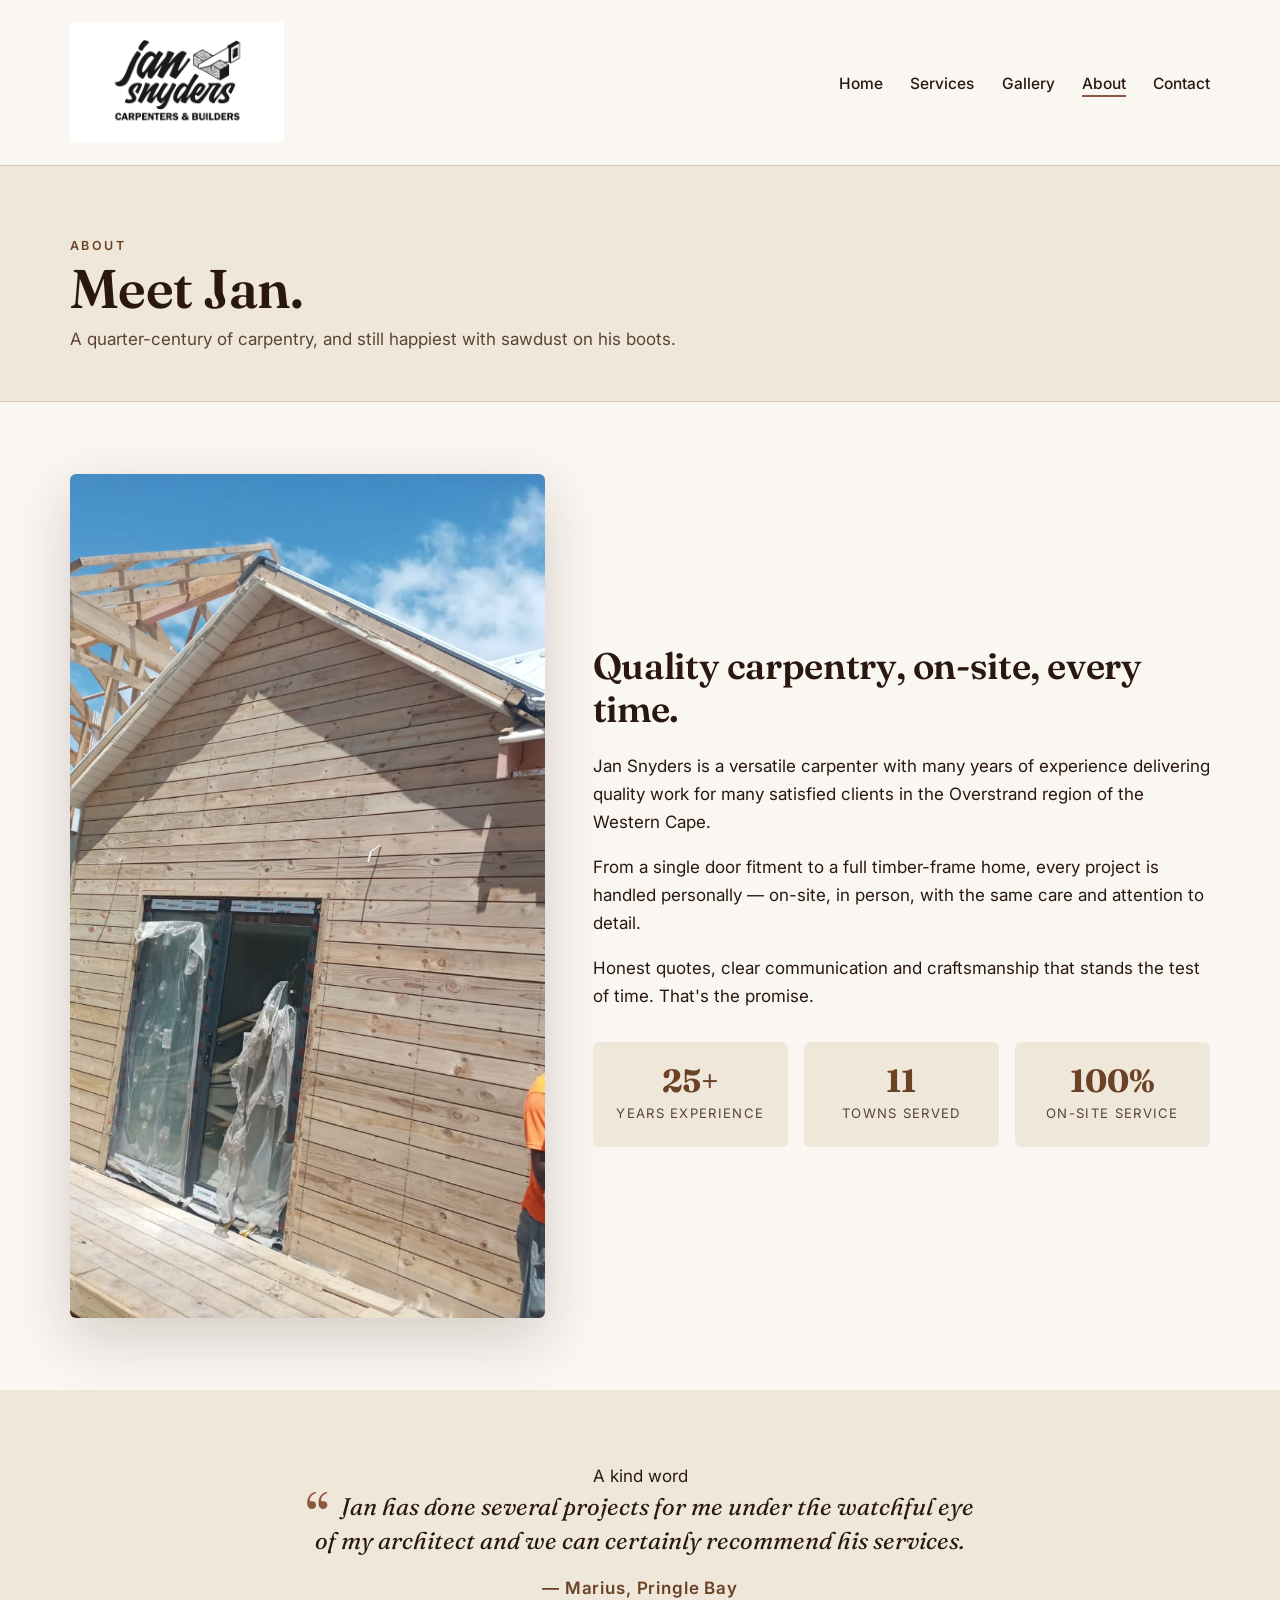
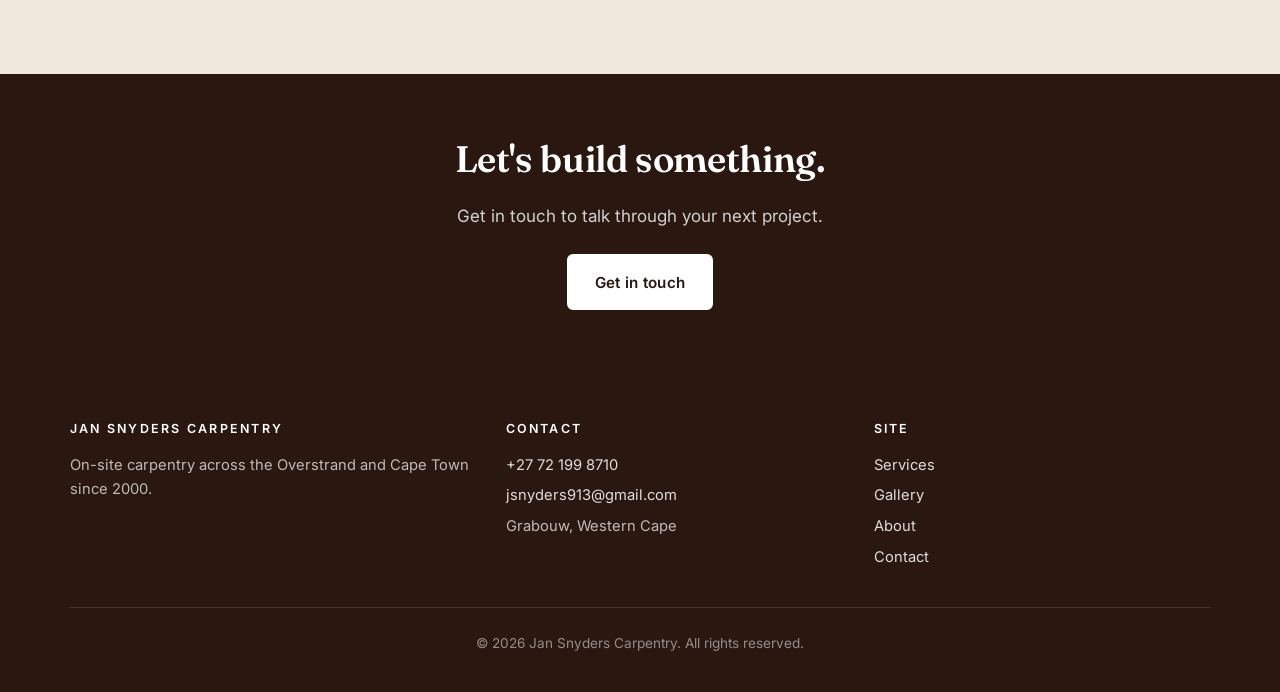
==== about.html @ be23b7da "Initial site for Jan Snyders Carpentry" ====
<!DOCTYPE html>
<html lang="en-ZA">
<head>
  <meta charset="UTF-8" />
  <meta name="viewport" content="width=device-width, initial-scale=1.0" />
  <title>About Jan Snyders — Carpenter, Grabouw &amp; Overstrand</title>
  <meta name="description" content="Meet Jan Snyders — a versatile carpenter with 25+ years' experience delivering quality work for clients across the Overstrand region of the Western Cape." />
  <meta name="theme-color" content="#2a1810" />
  <link rel="canonical" href="https://jansnyderscarpenter.com/about.html" />

  <meta property="og:type" content="website" />
  <meta property="og:title" content="About Jan Snyders" />
  <meta property="og:description" content="25+ years' experience delivering quality carpentry across the Overstrand." />
  <meta property="og:url" content="https://jansnyderscarpenter.com/about.html" />
  <meta property="og:image" content="https://jansnyderscarpenter.com/assets/images/Scenic%20decked%20walkway%205.jpeg" />

  <link rel="icon" type="image/png" href="assets/images/Logo.png" />
  <link rel="preconnect" href="https://fonts.googleapis.com" />
  <link rel="preconnect" href="https://fonts.gstatic.com" crossorigin />
  <link href="https://fonts.googleapis.com/css2?family=Fraunces:opsz,wght@9..144,500;9..144,600&family=Inter:wght@400;500;600&display=swap" rel="stylesheet" />
  <link rel="stylesheet" href="assets/css/styles.css" />
</head>
<body>

  <header class="site-header">
    <div class="container">
      <a class="brand" href="index.html">
        <img src="assets/images/Logo.png" alt="Jan Snyders Carpentry logo" />
      </a>
      <button class="nav-toggle" aria-label="Toggle menu" aria-expanded="false" aria-controls="primary-nav"><span></span></button>
      <nav class="site-nav" id="primary-nav" aria-label="Primary">
        <ul>
          <li><a href="index.html">Home</a></li>
          <li><a href="services.html">Services</a></li>
          <li><a href="gallery.html">Gallery</a></li>
          <li><a href="about.html">About</a></li>
          <li><a href="contact.html">Contact</a></li>
        </ul>
      </nav>
    </div>
  </header>

  <main>

    <section class="page-header">
      <div class="container">
        <span class="eyebrow" style="font-size:0.78rem;font-weight:600;letter-spacing:0.2em;text-transform:uppercase;color:var(--accent-dk)">About</span>
        <h1>Meet Jan.</h1>
        <p>A quarter-century of carpentry, and still happiest with sawdust on his boots.</p>
      </div>
    </section>

    <section>
      <div class="container">
        <div class="about-grid">
          <img src="assets/images/Timber%20room%201.jpeg" alt="Timber-frame work by Jan Snyders" />
          <div>
            <h2>Quality carpentry, on-site, every time.</h2>
            <p>Jan Snyders is a versatile carpenter with many years of experience delivering quality work for many satisfied clients in the Overstrand region of the Western Cape.</p>
            <p>From a single door fitment to a full timber-frame home, every project is handled personally — on-site, in person, with the same care and attention to detail.</p>
            <p>Honest quotes, clear communication and craftsmanship that stands the test of time. That's the promise.</p>

            <div class="stats">
              <div class="stat"><strong>25+</strong><span>Years experience</span></div>
              <div class="stat"><strong>11</strong><span>Towns served</span></div>
              <div class="stat"><strong>100%</strong><span>On-site service</span></div>
            </div>
          </div>
        </div>
      </div>
    </section>

    <section class="alt">
      <div class="container testimonial">
        <span class="eyebrow">A kind word</span>
        <blockquote>Jan has done several projects for me under the watchful eye of my architect and we can certainly recommend his services.</blockquote>
        <cite>— Marius, Pringle Bay</cite>
      </div>
    </section>

    <section class="cta-banner">
      <div class="container">
        <h2>Let's build something.</h2>
        <p>Get in touch to talk through your next project.</p>
        <a class="btn" href="contact.html">Get in touch</a>
      </div>
    </section>

  </main>

  <footer class="site-footer">
    <div class="container">
      <div class="footer-grid">
        <div>
          <h4>Jan Snyders Carpentry</h4>
          <p>On-site carpentry across the Overstrand and Cape Town since 2000.</p>
        </div>
        <div>
          <h4>Contact</h4>
          <ul>
            <li><a href="tel:+27721998710">+27 72 199 8710</a></li>
            <li><a href="mailto:jsnyders913@gmail.com">jsnyders913@gmail.com</a></li>
            <li>Grabouw, Western Cape</li>
          </ul>
        </div>
        <div>
          <h4>Site</h4>
          <ul>
            <li><a href="services.html">Services</a></li>
            <li><a href="gallery.html">Gallery</a></li>
            <li><a href="about.html">About</a></li>
            <li><a href="contact.html">Contact</a></li>
          </ul>
        </div>
      </div>
      <p class="legal">&copy; <span id="year">2026</span> Jan Snyders Carpentry. All rights reserved.</p>
    </div>
  </footer>

  <script>document.getElementById('year').textContent = new Date().getFullYear();</script>
  <script src="assets/js/main.js" defer></script>
</body>
</html>
---- assets/css/styles.css ----
/* ==========================================================================
   Jan Snyders Carpentry — site styles
   Warm wood-tone palette, mobile-first, no framework.
   ========================================================================== */

:root {
  --bg:        #faf6f1;
  --bg-alt:    #efe7da;
  --bg-deep:   #2a1810;
  --ink:       #2a1810;
  --ink-soft:  #5a4434;
  --accent:    #8b5a3c;
  --accent-dk: #6b4226;
  --line:      #d9cdb8;
  --white:     #ffffff;

  --font-display: "Fraunces", "Playfair Display", Georgia, serif;
  --font-body:    "Inter", -apple-system, BlinkMacSystemFont, "Segoe UI", Roboto, sans-serif;

  --container: 1180px;
  --radius:    6px;
  --shadow:    0 8px 30px rgba(42, 24, 16, 0.08);
  --shadow-lg: 0 20px 60px rgba(42, 24, 16, 0.18);
}

/* Reset & base ------------------------------------------------------------ */
*, *::before, *::after { box-sizing: border-box; }
html { scroll-behavior: smooth; }
body {
  margin: 0;
  font-family: var(--font-body);
  font-size: 17px;
  line-height: 1.65;
  color: var(--ink);
  background: var(--bg);
  -webkit-font-smoothing: antialiased;
  text-rendering: optimizeLegibility;
}
img { max-width: 100%; height: auto; display: block; }
a { color: var(--accent-dk); text-decoration: none; }
a:hover { color: var(--ink); }

h1, h2, h3, h4 {
  font-family: var(--font-display);
  font-weight: 600;
  line-height: 1.15;
  color: var(--ink);
  margin: 0 0 0.6em;
  letter-spacing: -0.01em;
}
h1 { font-size: clamp(2rem, 4.5vw, 3.4rem); }
h2 { font-size: clamp(1.6rem, 3vw, 2.3rem); }
h3 { font-size: 1.2rem; }
p  { margin: 0 0 1em; }

.container {
  width: 100%;
  max-width: var(--container);
  margin: 0 auto;
  padding: 0 1.25rem;
}

/* Buttons ----------------------------------------------------------------- */
.btn {
  display: inline-block;
  padding: 0.85rem 1.6rem;
  font-weight: 600;
  font-size: 0.95rem;
  letter-spacing: 0.02em;
  border-radius: var(--radius);
  border: 2px solid var(--accent);
  background: var(--accent);
  color: var(--white);
  transition: all 0.18s ease;
  cursor: pointer;
}
.btn:hover { background: var(--accent-dk); border-color: var(--accent-dk); color: var(--white); }
.btn--ghost { background: transparent; color: var(--accent-dk); }
.btn--ghost:hover { background: var(--accent); color: var(--white); }

/* Header ------------------------------------------------------------------ */
.site-header {
  background: var(--bg);
  border-bottom: 1px solid var(--line);
  position: sticky;
  top: 0;
  z-index: 50;
  backdrop-filter: saturate(180%) blur(8px);
  background: rgba(250, 246, 241, 0.92);
}
.site-header .container {
  display: flex;
  align-items: center;
  justify-content: space-between;
  padding-top: 1.4rem;
  padding-bottom: 1.4rem;
}
.brand { display: flex; align-items: center; }
.brand img { height: 120px; width: auto; display: block; }

.nav-toggle {
  display: none;
  background: none;
  border: 0;
  padding: 0.5rem;
  cursor: pointer;
}
.nav-toggle span,
.nav-toggle span::before,
.nav-toggle span::after {
  display: block;
  width: 26px;
  height: 2px;
  background: var(--ink);
  position: relative;
  transition: transform 0.2s;
}
.nav-toggle span::before { content: ""; position: absolute; top: -8px; }
.nav-toggle span::after  { content: ""; position: absolute; top:  8px; }

.site-nav ul {
  display: flex;
  gap: 1.7rem;
  list-style: none;
  margin: 0;
  padding: 0;
}
.site-nav a {
  color: var(--ink);
  font-weight: 500;
  font-size: 0.97rem;
  position: relative;
  padding: 0.3rem 0;
}
.site-nav a::after {
  content: "";
  position: absolute;
  left: 0; right: 0; bottom: 0;
  height: 2px;
  background: var(--accent);
  transform: scaleX(0);
  transform-origin: left;
  transition: transform 0.2s ease;
}
.site-nav a:hover::after,
.site-nav a.is-current::after { transform: scaleX(1); }

/* Hero -------------------------------------------------------------------- */
.hero {
  position: relative;
  min-height: 78vh;
  display: flex;
  align-items: center;
  color: var(--white);
  /* Swap the filename in the url() below to change the hero photo. */
  background:
    linear-gradient(180deg, rgba(42,24,16,0.45), rgba(42,24,16,0.7)),
    url("../images/Scenic%20decked%20walkway%205.jpeg") center/cover no-repeat;
}
.hero h1 { color: var(--white); max-width: 16ch; }
.hero p  { font-size: 1.15rem; max-width: 50ch; opacity: 0.95; }
.hero .btn { margin-top: 0.5rem; margin-right: 0.5rem; }

/* Page header (sub-pages) ------------------------------------------------- */
.page-header {
  background: var(--bg-alt);
  padding: 4rem 0 3rem;
  border-bottom: 1px solid var(--line);
}
.page-header h1 { margin-bottom: 0.3rem; }
.page-header p  { color: var(--ink-soft); margin: 0; max-width: 60ch; }

/* Sections ---------------------------------------------------------------- */
section { padding: 4.5rem 0; }
section.alt { background: var(--bg-alt); }

.section-head { text-align: center; max-width: 60ch; margin: 0 auto 3rem; }
.section-head .eyebrow {
  display: inline-block;
  font-size: 0.78rem;
  font-weight: 600;
  letter-spacing: 0.2em;
  text-transform: uppercase;
  color: var(--accent-dk);
  margin-bottom: 0.7rem;
}
.section-head p { color: var(--ink-soft); margin: 0; }

/* Service cards ----------------------------------------------------------- */
.services-grid {
  display: grid;
  gap: 1.25rem;
  grid-template-columns: repeat(auto-fit, minmax(260px, 1fr));
}
.service-card {
  background: var(--white);
  border: 1px solid var(--line);
  border-radius: var(--radius);
  padding: 1.8rem;
  transition: transform 0.2s ease, box-shadow 0.2s ease, border-color 0.2s ease;
}
.service-card:hover {
  transform: translateY(-3px);
  box-shadow: var(--shadow);
  border-color: var(--accent);
}
.service-card .icon {
  width: 44px;
  height: 44px;
  display: flex;
  align-items: center;
  justify-content: center;
  background: var(--bg-alt);
  color: var(--accent-dk);
  border-radius: var(--radius);
  margin-bottom: 1rem;
}
.service-card .icon svg { width: 24px; height: 24px; }
.service-card h3 { margin-bottom: 0.4rem; }
.service-card p  { color: var(--ink-soft); margin: 0; font-size: 0.97rem; }

/* Service area chips ------------------------------------------------------ */
.area-chips {
  display: flex;
  flex-wrap: wrap;
  gap: 0.5rem;
  justify-content: center;
  list-style: none;
  padding: 0;
  margin: 1.5rem 0 0;
}
.area-chips li {
  background: var(--white);
  border: 1px solid var(--line);
  padding: 0.45rem 0.95rem;
  border-radius: 999px;
  font-size: 0.9rem;
  color: var(--ink-soft);
}

/* Gallery ----------------------------------------------------------------- */
.gallery-section-title {
  font-size: 1.4rem;
  margin: 3rem 0 1.2rem;
  padding-bottom: 0.6rem;
  border-bottom: 1px solid var(--line);
  color: var(--ink);
}
.gallery-section-title:first-of-type { margin-top: 0; }

.gallery-grid {
  display: grid;
  gap: 0.8rem;
  grid-template-columns: repeat(auto-fill, minmax(280px, 1fr));
}
.gallery-grid figure {
  margin: 0;
  border-radius: var(--radius);
  overflow: hidden;
  background: var(--bg-alt);
  position: relative;
  aspect-ratio: 4 / 3;
  cursor: zoom-in;
}
.gallery-grid img {
  width: 100%;
  height: 100%;
  object-fit: cover;
  transition: transform 0.4s ease;
}
.gallery-grid figure:hover img { transform: scale(1.04); }
.gallery-grid figcaption {
  position: absolute;
  inset: auto 0 0 0;
  padding: 1rem;
  background: linear-gradient(180deg, transparent, rgba(42,24,16,0.85));
  color: var(--white);
  font-size: 0.92rem;
  opacity: 0;
  transition: opacity 0.2s ease;
}
.gallery-grid figure:hover figcaption { opacity: 1; }

/* About ------------------------------------------------------------------- */
.about-grid {
  display: grid;
  gap: 3rem;
  grid-template-columns: 1fr 1.3fr;
  align-items: center;
}
.about-grid img {
  border-radius: var(--radius);
  box-shadow: var(--shadow-lg);
}
.stats {
  display: grid;
  grid-template-columns: repeat(3, 1fr);
  gap: 1rem;
  margin-top: 2rem;
}
.stat {
  text-align: center;
  padding: 1.4rem 0.5rem;
  background: var(--bg-alt);
  border-radius: var(--radius);
}
.stat strong {
  display: block;
  font-family: var(--font-display);
  font-size: 2rem;
  color: var(--accent-dk);
  line-height: 1;
}
.stat span {
  display: block;
  font-size: 0.82rem;
  letter-spacing: 0.1em;
  text-transform: uppercase;
  color: var(--ink-soft);
  margin-top: 0.4rem;
}

/* Testimonial ------------------------------------------------------------- */
.testimonial {
  max-width: 720px;
  margin: 0 auto;
  text-align: center;
}
.testimonial blockquote {
  font-family: var(--font-display);
  font-size: 1.5rem;
  line-height: 1.4;
  color: var(--ink);
  margin: 0 0 1rem;
  font-style: italic;
  position: relative;
}
.testimonial blockquote::before {
  content: "\201C";
  font-size: 4rem;
  color: var(--accent);
  line-height: 0;
  vertical-align: -0.4em;
  margin-right: 0.2em;
  font-style: normal;
}
.testimonial cite {
  font-style: normal;
  font-weight: 600;
  color: var(--accent-dk);
  letter-spacing: 0.05em;
}

/* Contact ----------------------------------------------------------------- */
.contact-grid {
  display: grid;
  gap: 3rem;
  grid-template-columns: 1fr 1fr;
}
.contact-info ul {
  list-style: none;
  padding: 0;
  margin: 1.5rem 0 0;
}
.contact-info li {
  display: flex;
  align-items: flex-start;
  gap: 0.9rem;
  padding: 0.9rem 0;
  border-bottom: 1px solid var(--line);
}
.contact-info li:last-child { border-bottom: 0; }
.contact-info .label {
  font-size: 0.78rem;
  font-weight: 600;
  letter-spacing: 0.15em;
  text-transform: uppercase;
  color: var(--ink-soft);
  margin: 0 0 0.15rem;
}
.contact-info .value { font-size: 1.05rem; color: var(--ink); margin: 0; }
.contact-info svg {
  width: 22px;
  height: 22px;
  flex-shrink: 0;
  color: var(--accent-dk);
  margin-top: 4px;
}

/* Form -------------------------------------------------------------------- */
form { display: grid; gap: 1rem; }
.field { display: grid; gap: 0.4rem; }
.field label {
  font-size: 0.85rem;
  font-weight: 600;
  letter-spacing: 0.05em;
  color: var(--ink-soft);
}
.field input,
.field textarea {
  font: inherit;
  padding: 0.8rem 0.95rem;
  border: 1px solid var(--line);
  border-radius: var(--radius);
  background: var(--white);
  color: var(--ink);
  transition: border-color 0.15s ease, box-shadow 0.15s ease;
}
.field input:focus,
.field textarea:focus {
  outline: none;
  border-color: var(--accent);
  box-shadow: 0 0 0 3px rgba(139, 90, 60, 0.18);
}
.field textarea { min-height: 140px; resize: vertical; }
.honeypot { position: absolute; left: -5000px; }

/* CTA banner -------------------------------------------------------------- */
.cta-banner {
  background: var(--bg-deep);
  color: var(--white);
  text-align: center;
  padding: 4rem 0;
}
.cta-banner h2 { color: var(--white); }
.cta-banner p  { color: rgba(255,255,255,0.8); max-width: 50ch; margin: 0 auto 1.5rem; }
.cta-banner .btn { background: var(--white); color: var(--ink); border-color: var(--white); }
.cta-banner .btn:hover { background: var(--accent); border-color: var(--accent); color: var(--white); }

/* Footer ------------------------------------------------------------------ */
.site-footer {
  background: var(--bg-deep);
  color: rgba(255,255,255,0.7);
  padding: 3rem 0 1.5rem;
  font-size: 0.92rem;
}
.site-footer a { color: rgba(255,255,255,0.85); }
.site-footer a:hover { color: var(--white); }
.footer-grid {
  display: grid;
  gap: 2rem;
  grid-template-columns: 1.2fr 1fr 1fr;
  margin-bottom: 2rem;
}
.site-footer h4 {
  color: var(--white);
  font-family: var(--font-body);
  font-size: 0.78rem;
  letter-spacing: 0.18em;
  text-transform: uppercase;
  margin-bottom: 1rem;
}
.site-footer ul { list-style: none; padding: 0; margin: 0; }
.site-footer li { margin-bottom: 0.4rem; }
.legal {
  border-top: 1px solid rgba(255,255,255,0.12);
  padding-top: 1.5rem;
  text-align: center;
  font-size: 0.85rem;
  color: rgba(255,255,255,0.5);
}

/* Responsive -------------------------------------------------------------- */
@media (max-width: 820px) {
  .brand img { height: 80px; }
  .site-header .container { padding-top: 1rem; padding-bottom: 1rem; }

  .nav-toggle { display: block; }
  .site-nav {
    position: absolute;
    top: 100%;
    left: 0;
    right: 0;
    background: var(--bg);
    border-bottom: 1px solid var(--line);
    box-shadow: var(--shadow);
    display: none;
  }
  .site-nav.is-open { display: block; }
  .site-nav ul {
    flex-direction: column;
    gap: 0;
    padding: 0.5rem 1.25rem 1rem;
  }
  .site-nav li { border-bottom: 1px solid var(--line); }
  .site-nav li:last-child { border-bottom: 0; }
  .site-nav a { display: block; padding: 0.9rem 0; }
  .site-nav a::after { display: none; }

  .hero { min-height: 62vh; }
  .about-grid,
  .contact-grid { grid-template-columns: 1fr; gap: 2rem; }
  .footer-grid { grid-template-columns: 1fr; gap: 1.5rem; }
  .stats { grid-template-columns: repeat(3, 1fr); }
  section { padding: 3rem 0; }
}
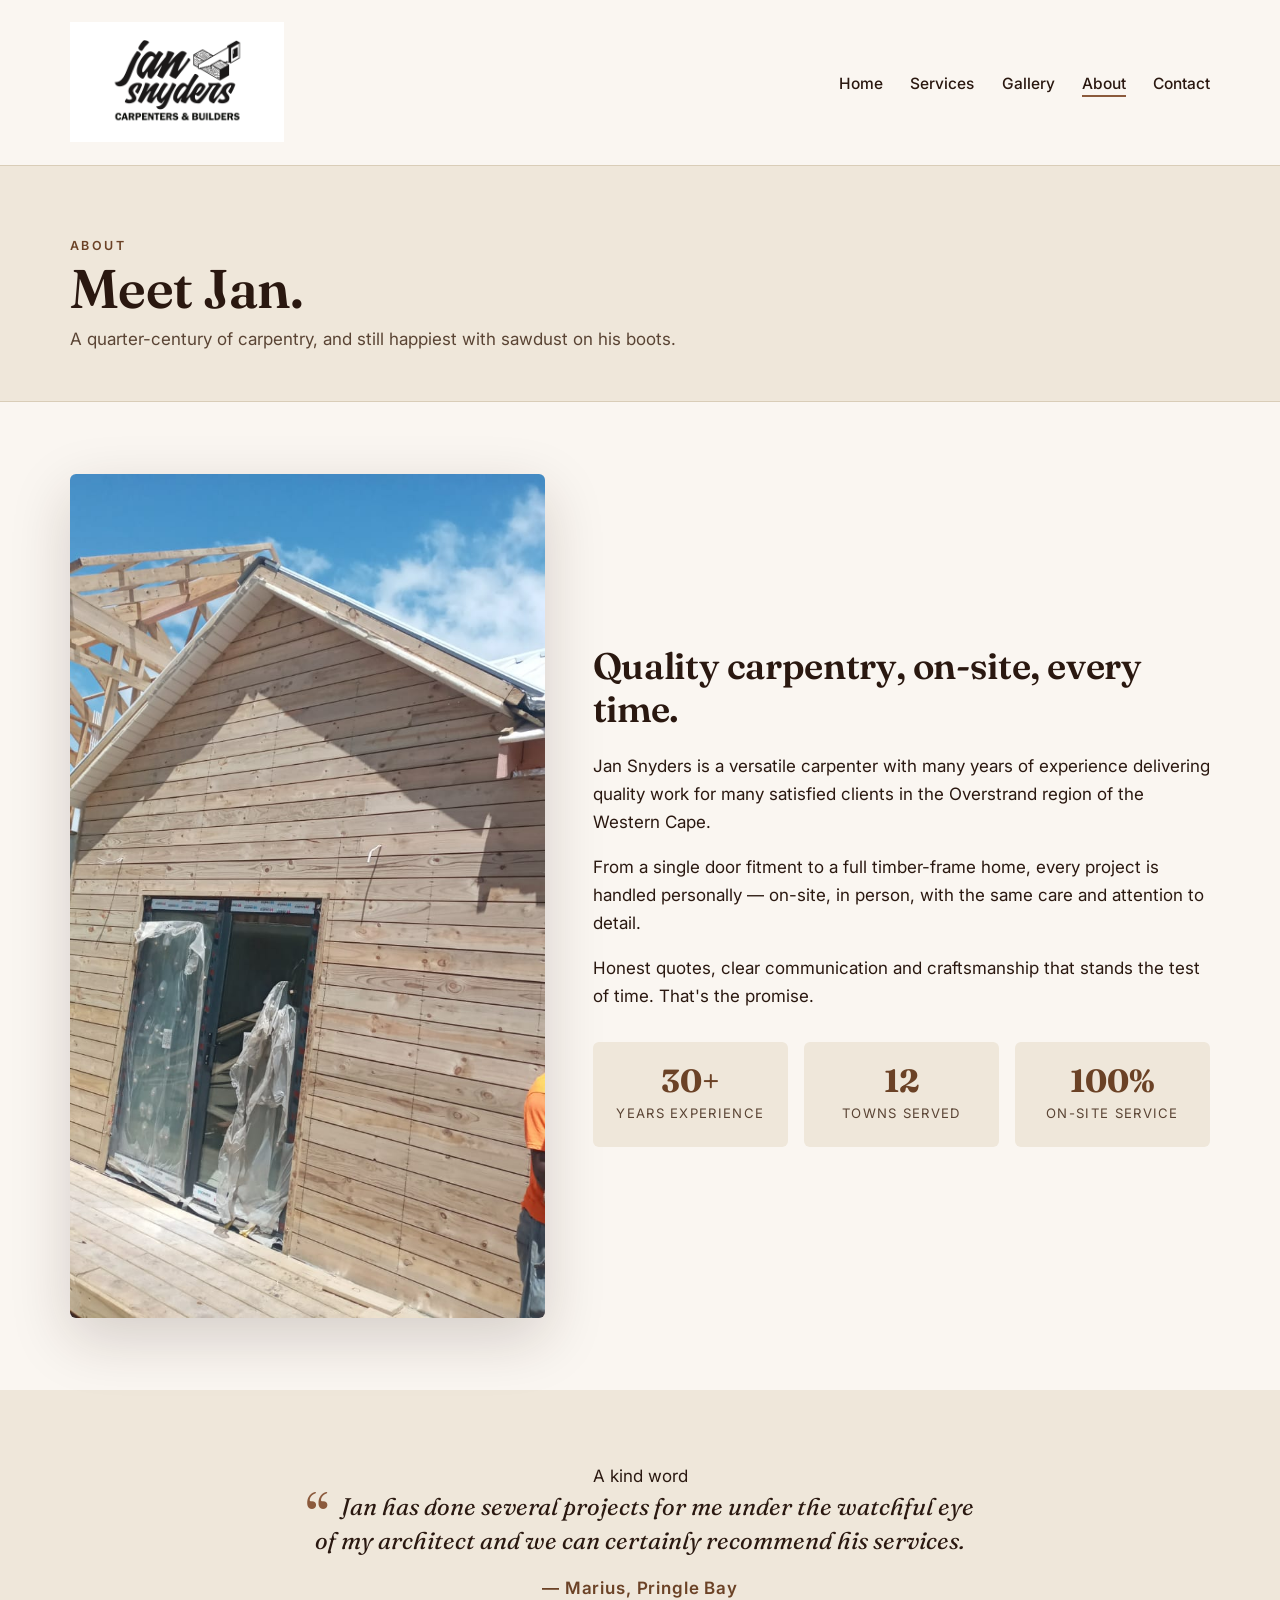
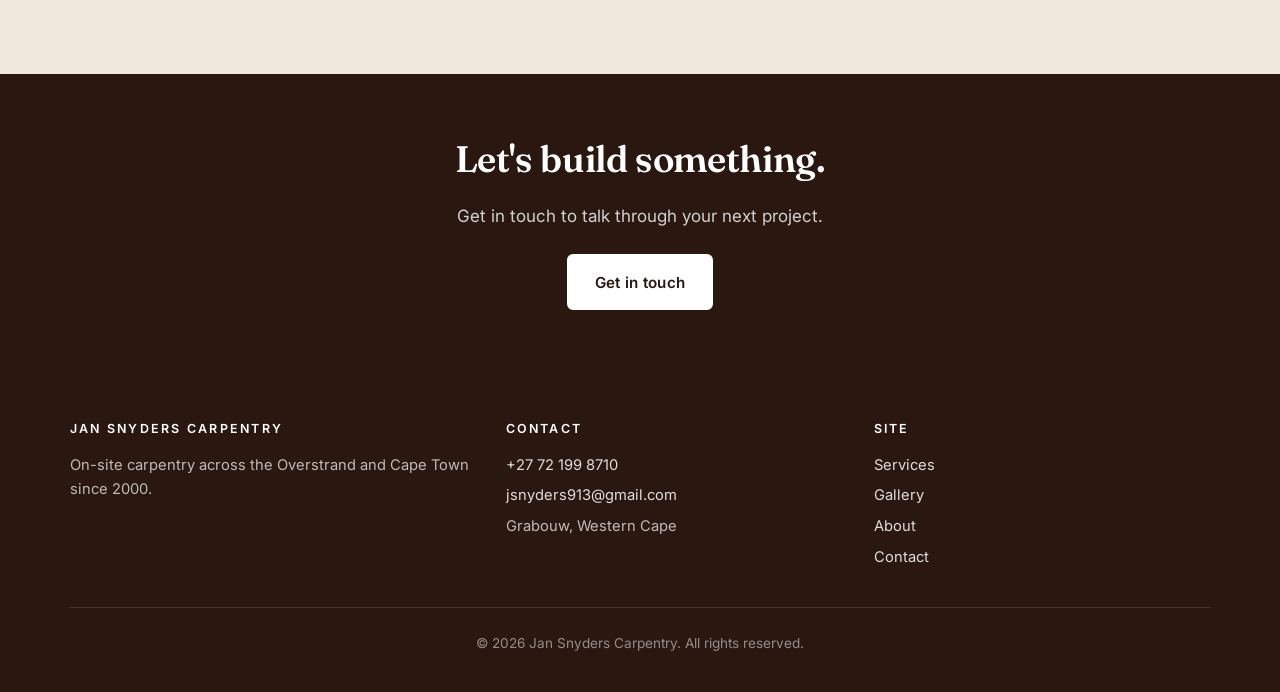
==== commit 2853a90a: "Updates to location and new images" ====
--- a/about.html
+++ b/about.html
@@ -3,7 +3,7 @@
 <head>
   <meta charset="UTF-8" />
   <meta name="viewport" content="width=device-width, initial-scale=1.0" />
-  <title>About Jan Snyders — Carpenter, Grabouw &amp; Overstrand</title>
+  <title>About Jan Snyders — Carpenter, Caledon</title>
   <meta name="description" content="Meet Jan Snyders — a versatile carpenter with 25+ years' experience delivering quality work for clients across the Overstrand region of the Western Cape." />
   <meta name="theme-color" content="#2a1810" />
   <link rel="canonical" href="https://jansnyderscarpenter.com/about.html" />
@@ -61,8 +61,8 @@
             <p>Honest quotes, clear communication and craftsmanship that stands the test of time. That's the promise.</p>
 
             <div class="stats">
-              <div class="stat"><strong>25+</strong><span>Years experience</span></div>
-              <div class="stat"><strong>11</strong><span>Towns served</span></div>
+              <div class="stat"><strong>30+</strong><span>Years experience</span></div>
+              <div class="stat"><strong>12</strong><span>Towns served</span></div>
               <div class="stat"><strong>100%</strong><span>On-site service</span></div>
             </div>
           </div>
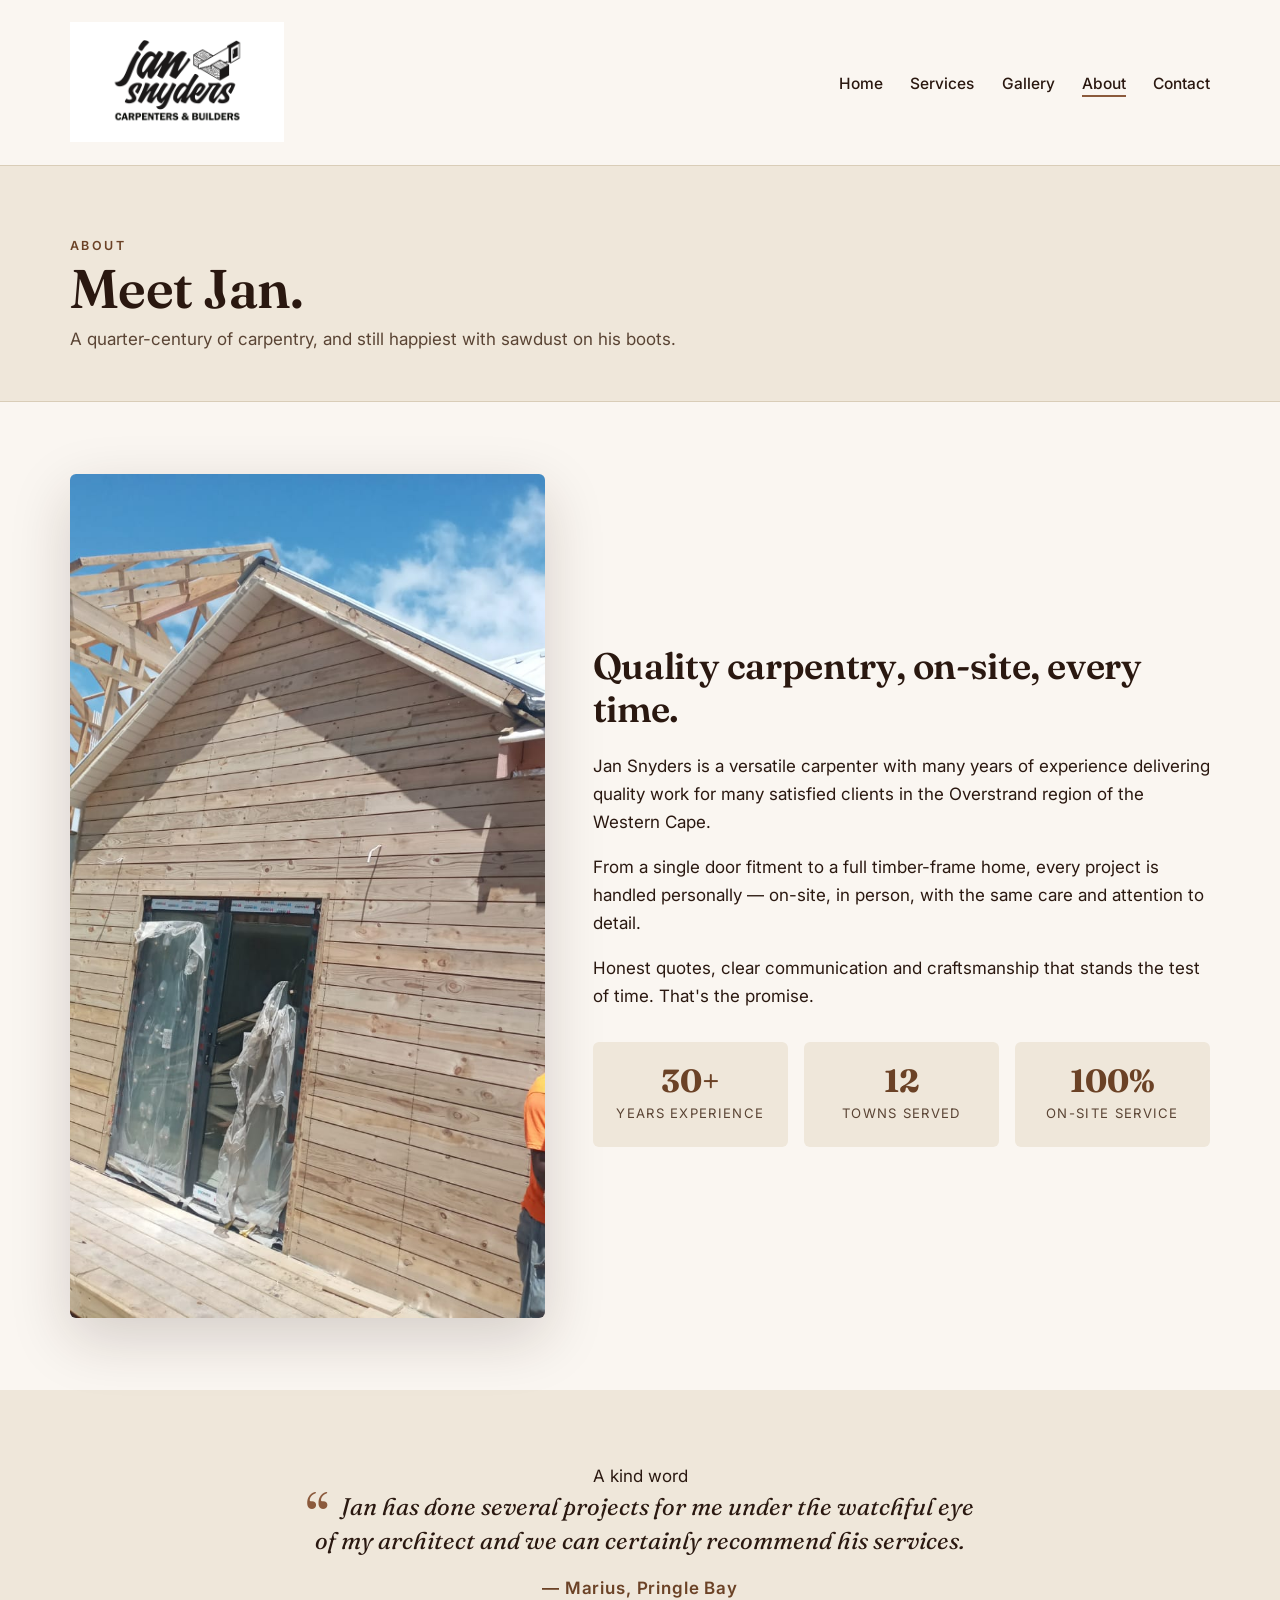
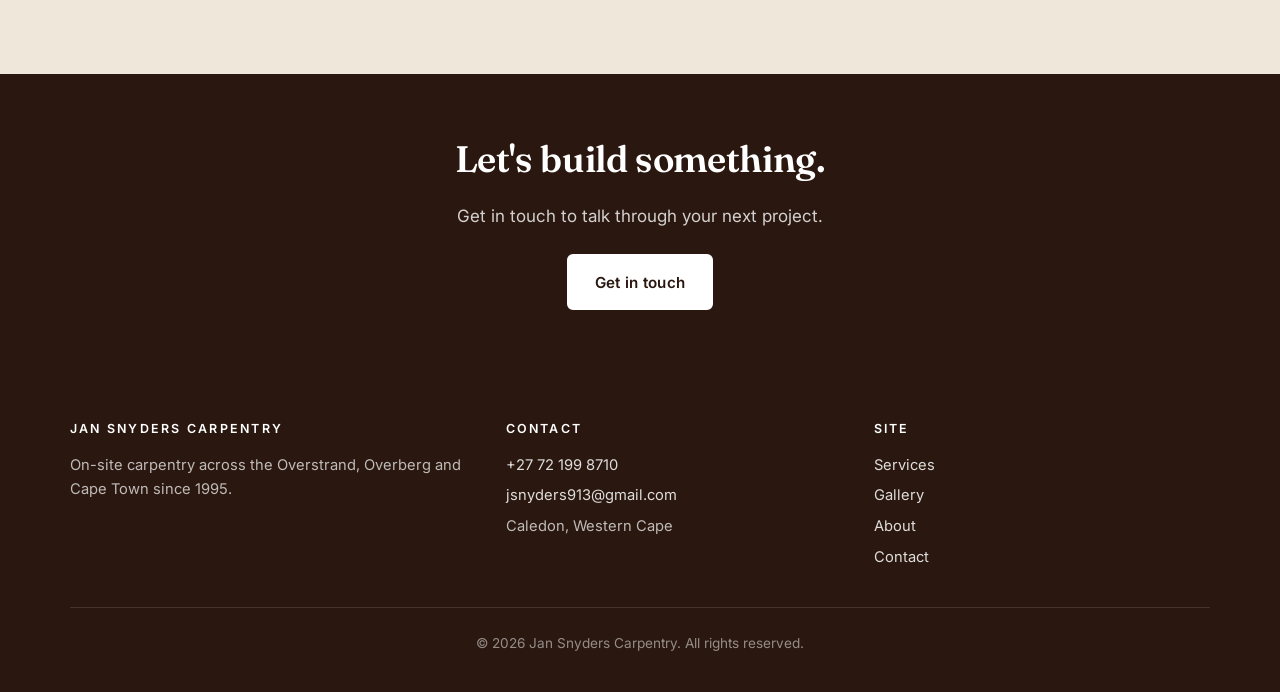
==== commit 78be5c40: "Caledon" ====
--- a/about.html
+++ b/about.html
@@ -93,14 +93,14 @@
       <div class="footer-grid">
         <div>
           <h4>Jan Snyders Carpentry</h4>
-          <p>On-site carpentry across the Overstrand and Cape Town since 2000.</p>
+          <p>On-site carpentry across the Overstrand, Overberg and Cape Town since 1995.</p>
         </div>
         <div>
           <h4>Contact</h4>
           <ul>
             <li><a href="tel:+27721998710">+27 72 199 8710</a></li>
             <li><a href="mailto:jsnyders913@gmail.com">jsnyders913@gmail.com</a></li>
-            <li>Grabouw, Western Cape</li>
+            <li>Caledon, Western Cape</li>
           </ul>
         </div>
         <div>
